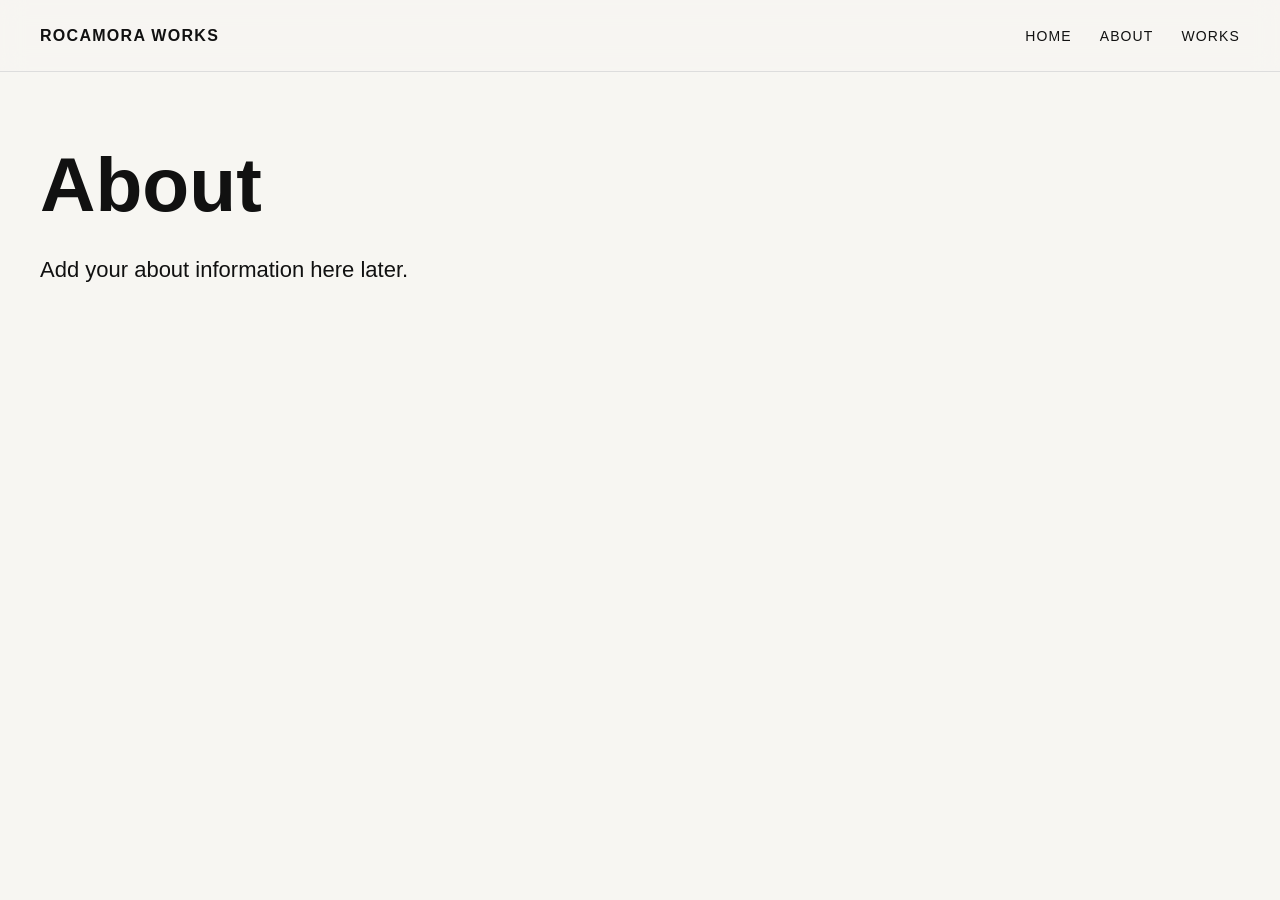
==== about.html @ 539498ea "Test Site" ====
<!DOCTYPE html>
<html lang="en">
<head>
  <meta charset="UTF-8" />
  <meta name="viewport" content="width=device-width, initial-scale=1.0" />
  <title>Rocamora Works | About</title>
  <link rel="stylesheet" href="style.css" />
</head>
<body>

  <header>
    <a class="logo" href="index.html">Rocamora Works</a>

    <nav>
      <a href="index.html">Home</a>
      <a href="about.html">About</a>
      <a href="works.html">Works</a>
    </nav>
  </header>

  <main class="page">
    <h1>About</h1>
    <p>Add your about information here later.</p>
  </main>

</body>
</html>
---- style.css ----
* {
  margin: 0;
  padding: 0;
  box-sizing: border-box;
}

body {
  background: #f7f6f2;
  color: #111;
  font-family: Arial, Helvetica, sans-serif;
}

/* Fixed header */
header {
  position: fixed;
  top: 0;
  left: 0;
  width: 100%;
  height: 72px;
  padding: 0 40px;
  background: rgba(247, 246, 242, 0.9);
  backdrop-filter: blur(12px);
  border-bottom: 1px solid #ddd;
  display: flex;
  justify-content: space-between;
  align-items: center;
  z-index: 1000;
}

.logo {
  color: #111;
  text-decoration: none;
  font-weight: 700;
  text-transform: uppercase;
  letter-spacing: 0.08em;
}

nav {
  display: flex;
  gap: 28px;
}

nav a {
  color: #111;
  text-decoration: none;
  text-transform: uppercase;
  font-size: 14px;
  letter-spacing: 0.08em;
}

nav a:hover {
  border-bottom: 1px solid #111;
}

/* Hero homepage */
.hero {
  min-height: 100vh;
  background-image: linear-gradient(
      rgba(0, 0, 0, 0.25),
      rgba(0, 0, 0, 0.25)
    ),
    url("Images/hero.jpg");
  background-size: cover;
  background-position: center;
  display: flex;
  align-items: flex-end;
  padding: 120px 40px 80px;
}

.hero-text {
  color: white;
}

.hero h1 {
  font-size: clamp(56px, 10vw, 140px);
  line-height: 0.9;
  letter-spacing: -0.06em;
}

.hero p {
  margin-top: 24px;
  font-size: clamp(18px, 2vw, 28px);
}

/* Scroll sections */
.content-section {
  min-height: 70vh;
  padding: 120px 40px;
  border-bottom: 1px solid #ddd;
}

.content-section h2,
.page h1 {
  font-size: clamp(40px, 6vw, 90px);
  margin-bottom: 24px;
}

.content-section p,
.page p {
  max-width: 760px;
  font-size: 22px;
  line-height: 1.5;
}

/* Other pages */
.page {
  padding: 140px 40px 80px;
  min-height: 100vh;
}

@media (max-width: 700px) {
  header {
    height: auto;
    padding: 20px;
    flex-direction: column;
    align-items: flex-start;
    gap: 16px;
  }

  nav {
    gap: 16px;
    flex-wrap: wrap;
  }

  .hero {
    padding: 160px 20px 60px;
  }

  .content-section,
  .page {
    padding-left: 20px;
    padding-right: 20px;
  }
}
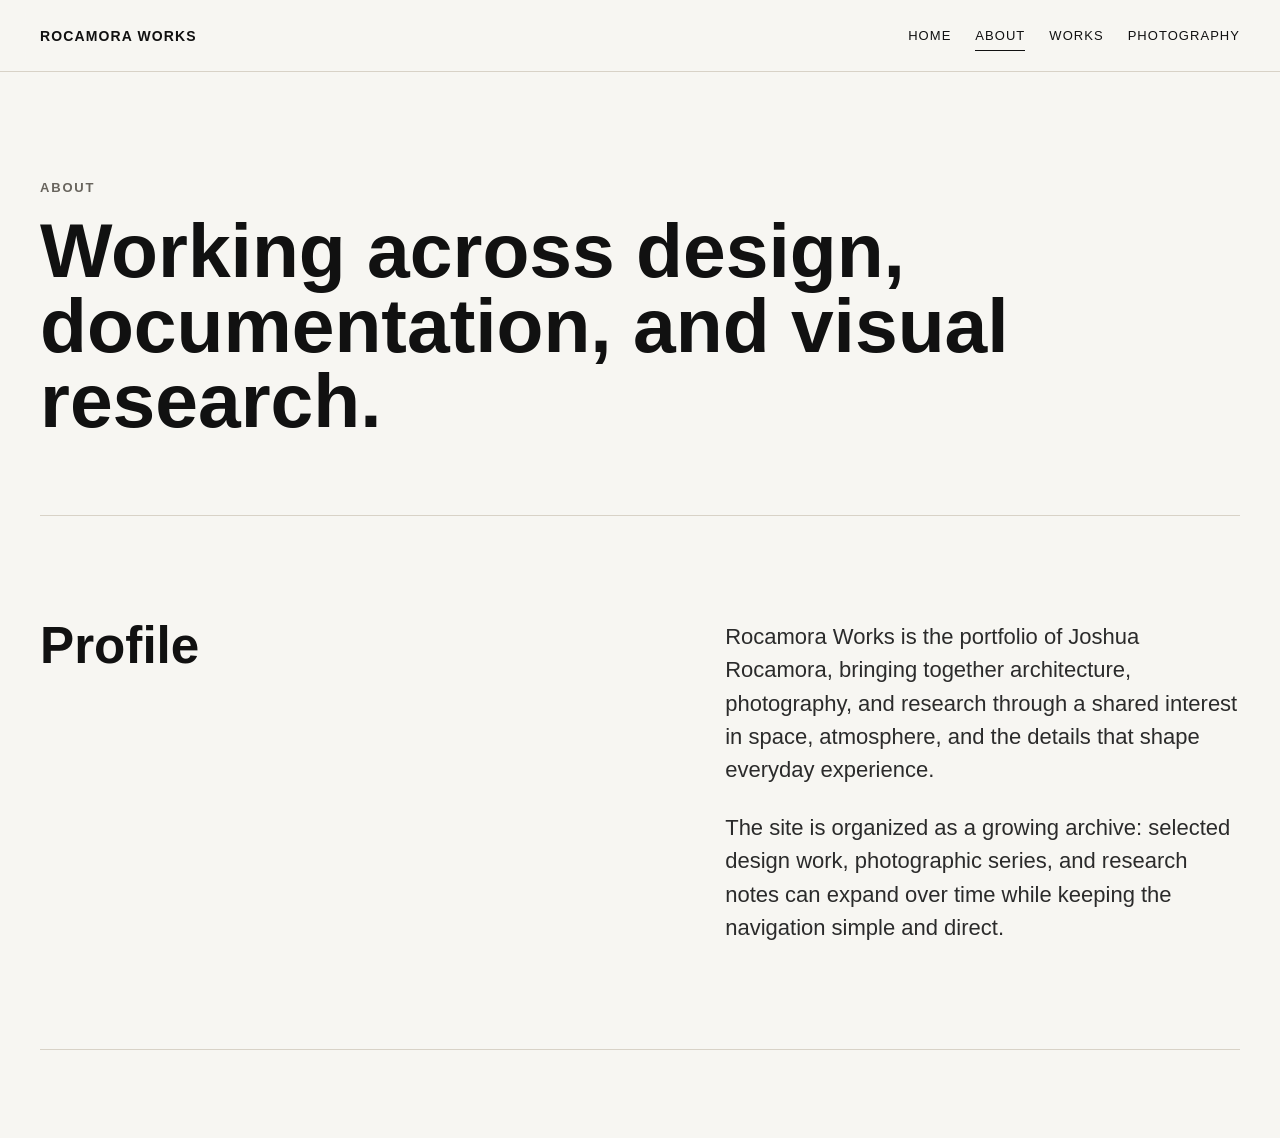
==== commit ace696aa: "Test Site" ====
--- a/about.html
+++ b/about.html
@@ -8,20 +8,41 @@
 </head>
 <body>
 
-  <header>
+  <header class="site-header">
     <a class="logo" href="index.html">Rocamora Works</a>
 
-    <nav>
+    <nav class="site-nav" aria-label="Main navigation">
       <a href="index.html">Home</a>
-      <a href="about.html">About</a>
+      <a class="active" href="about.html">About</a>
       <a href="works.html">Works</a>
+      <a href="photography.html">Photography</a>
     </nav>
   </header>
 
   <main class="page">
-    <h1>About</h1>
-    <p>Add your about information here later.</p>
+    <section class="page-hero">
+      <p class="eyebrow">About</p>
+      <h1>Working across design, documentation, and visual research.</h1>
+    </section>
+
+    <section class="split-section">
+      <div>
+        <h2>Profile</h2>
+      </div>
+      <div class="long-copy">
+        <p>
+          Rocamora Works is the portfolio of Joshua Rocamora, bringing together
+          architecture, photography, and research through a shared interest in
+          space, atmosphere, and the details that shape everyday experience.
+        </p>
+        <p>
+          The site is organized as a growing archive: selected design work,
+          photographic series, and research notes can expand over time while
+          keeping the navigation simple and direct.
+        </p>
+      </div>
+    </section>
   </main>
 
 </body>
-</html>+</html>
--- a/style.css
+++ b/style.css
@@ -1,134 +1,568 @@
+:root {
+  /* Site colors: change these once to update the look across the whole website. */
+  --paper: #f7f6f2;
+  --ink: #111111;
+  --muted: #68645d;
+  --line: #d8d2c7;
+  --clay: #a4472c;
+  --pine: #264b3f;
+  --blue: #314f73;
+}
+
 * {
   margin: 0;
   padding: 0;
   box-sizing: border-box;
 }
 
+html {
+  scroll-behavior: smooth;
+}
+
 body {
-  background: #f7f6f2;
-  color: #111;
+  background: var(--paper);
+  color: var(--ink);
   font-family: Arial, Helvetica, sans-serif;
 }
 
-/* Fixed header */
-header {
+img {
+  display: block;
+  width: 100%;
+}
+
+a {
+  color: inherit;
+}
+
+/* Fixed top navigation shared by every page. */
+.site-header {
   position: fixed;
   top: 0;
   left: 0;
+  z-index: 1000;
   width: 100%;
-  height: 72px;
+  min-height: 72px;
   padding: 0 40px;
-  background: rgba(247, 246, 242, 0.9);
+  background: rgba(247, 246, 242, 0.92);
   backdrop-filter: blur(12px);
-  border-bottom: 1px solid #ddd;
+  border-bottom: 1px solid var(--line);
   display: flex;
   justify-content: space-between;
   align-items: center;
-  z-index: 1000;
+  gap: 28px;
 }
 
 .logo {
-  color: #111;
+  color: var(--ink);
   text-decoration: none;
+  font-size: 14px;
   font-weight: 700;
   text-transform: uppercase;
   letter-spacing: 0.08em;
-}
-
-nav {
+  white-space: nowrap;
+}
+
+.site-nav {
   display: flex;
-  gap: 28px;
-}
-
-nav a {
-  color: #111;
+  align-items: center;
+  gap: 24px;
+  flex-wrap: wrap;
+}
+
+.site-nav a {
+  color: var(--ink);
   text-decoration: none;
   text-transform: uppercase;
-  font-size: 14px;
+  font-size: 13px;
   letter-spacing: 0.08em;
-}
-
-nav a:hover {
-  border-bottom: 1px solid #111;
-}
-
-/* Hero homepage */
+  line-height: 1;
+  padding: 8px 0;
+  border-bottom: 1px solid transparent;
+}
+
+.site-nav a:hover,
+.site-nav a.active {
+  border-bottom-color: var(--ink);
+}
+
+/* Homepage hero: large first section with the background image and title. */
 .hero {
-  min-height: 100vh;
+  min-height: 94vh;
   background-image: linear-gradient(
-      rgba(0, 0, 0, 0.25),
-      rgba(0, 0, 0, 0.25)
+      rgba(0, 0, 0, 0.16),
+      rgba(0, 0, 0, 0.42)
     ),
     url("Images/hero.jpg");
   background-size: cover;
   background-position: center;
   display: flex;
   align-items: flex-end;
-  padding: 120px 40px 80px;
+  padding: 132px 40px 72px;
 }
 
 .hero-text {
   color: white;
+  max-width: 1180px;
 }
 
 .hero h1 {
-  font-size: clamp(56px, 10vw, 140px);
-  line-height: 0.9;
-  letter-spacing: -0.06em;
-}
-
-.hero p {
+  font-size: clamp(58px, 11vw, 148px);
+  line-height: 0.92;
+  letter-spacing: 0;
+}
+
+/* Small uppercase labels used throughout the site. */
+.eyebrow {
+  color: var(--muted);
+  font-size: 13px;
+  font-weight: 700;
+  letter-spacing: 0.14em;
+  line-height: 1.3;
+  text-transform: uppercase;
+}
+
+.hero .eyebrow {
+  color: rgba(255, 255, 255, 0.86);
+  margin-top: 22px;
+}
+
+/* Homepage introduction section below the hero. */
+.intro-section,
+.split-section {
+  display: grid;
+  grid-template-columns: minmax(0, 1.1fr) minmax(320px, 0.9fr);
+  gap: 56px;
+  padding: 104px 40px;
+  border-bottom: 1px solid var(--line);
+}
+
+.intro-copy h2,
+.page-hero h1 {
+  max-width: 980px;
+  margin-top: 16px;
+  font-size: clamp(38px, 6vw, 86px);
+  line-height: 0.98;
+  letter-spacing: 0;
+}
+
+.intro-body,
+.long-copy {
+  align-self: end;
+}
+
+.intro-body p,
+.long-copy p,
+.work-item p {
+  color: #2b2b2b;
+  font-size: clamp(18px, 2vw, 22px);
+  line-height: 1.52;
+}
+
+.long-copy p + p {
   margin-top: 24px;
-  font-size: clamp(18px, 2vw, 28px);
-}
-
-/* Scroll sections */
-.content-section {
-  min-height: 70vh;
-  padding: 120px 40px;
-  border-bottom: 1px solid #ddd;
-}
-
-.content-section h2,
-.page h1 {
-  font-size: clamp(40px, 6vw, 90px);
-  margin-bottom: 24px;
-}
-
-.content-section p,
-.page p {
-  max-width: 760px;
-  font-size: 22px;
+}
+
+.text-link {
+  display: inline-block;
+  margin-top: 28px;
+  color: var(--clay);
+  font-size: 14px;
+  font-weight: 700;
+  letter-spacing: 0.08em;
+  text-decoration: none;
+  text-transform: uppercase;
+  border-bottom: 1px solid currentColor;
+  padding-bottom: 5px;
+}
+
+/* Three homepage feature tabs underneath the introduction. */
+.feature-grid {
+  display: grid;
+  grid-template-columns: repeat(3, minmax(0, 1fr));
+  min-height: 420px;
+}
+
+.feature-panel {
+  position: relative;
+  min-height: 420px;
+  padding: 32px;
+  color: white;
+  text-decoration: none;
+  overflow: hidden;
+  display: flex;
+  flex-direction: column;
+  justify-content: flex-end;
+  isolation: isolate;
+  background-size: cover;
+  background-position: center;
+}
+
+.feature-panel::before {
+  content: "";
+  position: absolute;
+  inset: 0;
+  z-index: -1;
+  background: linear-gradient(to top, rgba(0, 0, 0, 0.66), rgba(0, 0, 0, 0.12));
+}
+
+.feature-panel span {
+  font-size: clamp(22px, 2.6vw, 34px);
+  font-weight: 700;
+  letter-spacing: 0.08em;
+  line-height: 1;
+  text-transform: uppercase;
+}
+
+.photo-tile span {
+  font-size: 13px;
+  font-weight: 700;
+  letter-spacing: 0.14em;
+  text-transform: uppercase;
+}
+
+.feature-panel strong {
+  max-width: 420px;
+  margin-top: 14px;
+  font-size: clamp(24px, 3vw, 38px);
+  line-height: 1.04;
+}
+
+.feature-panel:hover strong,
+.photo-tile:hover span {
+  color: #f0d8b8;
+}
+
+/* Feature tab images. Keep these for now; replace the URLs when you add new images. */
+.architecture-panel {
+  background-image: url("Images/Cut Through.png");
+}
+
+.photography-panel {
+  background-image: url("Images/hero.jpg");
+}
+
+.research-panel {
+  background-image: url("Images/Cut Through(2).png");
+}
+
+/* General layout for non-home pages. */
+.page {
+  padding: 132px 40px 88px;
+  min-height: 100vh;
+}
+
+.page-hero {
+  max-width: 1180px;
+  padding: 48px 0 76px;
+}
+
+.page-hero > p:not(.eyebrow) {
+  max-width: 720px;
+  margin-top: 24px;
+  color: #2b2b2b;
+  font-size: clamp(18px, 2vw, 22px);
   line-height: 1.5;
 }
 
-/* Other pages */
-.page {
-  padding: 140px 40px 80px;
-  min-height: 100vh;
-}
-
-@media (max-width: 700px) {
-  header {
-    height: auto;
-    padding: 20px;
+.split-section {
+  padding-left: 0;
+  padding-right: 0;
+  border-top: 1px solid var(--line);
+}
+
+.split-section h2,
+.work-item h2 {
+  font-size: clamp(30px, 4vw, 56px);
+  line-height: 1;
+  letter-spacing: 0;
+}
+
+.work-list {
+  display: grid;
+  gap: 64px;
+}
+
+.work-item {
+  display: grid;
+  grid-template-columns: minmax(0, 1.15fr) minmax(320px, 0.85fr);
+  gap: 48px;
+  align-items: center;
+  padding-top: 48px;
+  border-top: 1px solid var(--line);
+}
+
+.work-item.reverse {
+  grid-template-columns: minmax(320px, 0.85fr) minmax(0, 1.15fr);
+}
+
+.work-item.reverse img {
+  order: 2;
+}
+
+.work-item img {
+  height: min(58vw, 560px);
+  object-fit: cover;
+  border-radius: 8px;
+  background: #ded8ce;
+}
+
+.work-item h2 {
+  margin: 14px 0 22px;
+}
+
+/* Architecture scroll test page.
+   Each .building-story is a tall scroll chapter. works.js updates
+   --story-progress from 0 to 1, which makes each cutout rise with the scroll. */
+.architecture-page {
+  padding-bottom: 0;
+}
+
+.architecture-hero {
+  min-height: 68vh;
+}
+
+.building-scroll {
+  border-top: 1px solid var(--line);
+}
+
+.building-story {
+  --story-progress: 0;
+  min-height: 128vh;
+  display: grid;
+  grid-template-columns: minmax(0, 1.08fr) minmax(320px, 0.92fr);
+  gap: 56px;
+  align-items: center;
+  padding: 12vh 0;
+  border-bottom: 1px solid var(--line);
+}
+
+.building-story.reverse {
+  grid-template-columns: minmax(320px, 0.92fr) minmax(0, 1.08fr);
+}
+
+.building-story.reverse .building-visual {
+  order: 2;
+}
+
+.building-visual {
+  position: sticky;
+  top: 92px;
+  min-height: calc(100vh - 120px);
+  display: flex;
+  align-items: flex-end;
+  justify-content: center;
+  overflow: hidden;
+}
+
+.building-visual::before {
+  content: "";
+  position: absolute;
+  left: 8%;
+  right: 8%;
+  bottom: 0;
+  height: 1px;
+  background: var(--line);
+}
+
+.building-visual img {
+  /* Position is controlled by works.js through --image-y.
+     --image-scale is optional per project if one cutout needs to be larger. */
+  width: min(108%, 860px);
+  max-height: calc(100vh - 130px);
+  object-fit: contain;
+  transform: translateY(var(--image-y, 76vh)) scale(var(--image-scale, 1));
+  transform-origin: bottom center;
+  opacity: var(--image-opacity, 0);
+  filter: drop-shadow(0 28px 32px rgba(17, 17, 17, 0.18));
+  will-change: transform, opacity;
+}
+
+.building-copy {
+  /* Text movement/opacity is controlled by works.js through --copy-y and --copy-opacity. */
+  max-width: 480px;
+  transform: translateY(var(--copy-y, 18vh));
+  opacity: var(--copy-opacity, 0);
+  will-change: transform, opacity;
+}
+
+.building-copy h2 {
+  /* Project title size. Lower these values if the text competes with the cutout. */
+  margin: 12px 0 18px;
+  font-size: clamp(30px, 3.8vw, 58px);
+  line-height: 1;
+  letter-spacing: 0;
+}
+
+.building-copy p:not(.eyebrow) {
+  /* Project description size. */
+  color: #2b2b2b;
+  font-size: clamp(16px, 1.45vw, 19px);
+  line-height: 1.48;
+}
+
+.building-story:first-child .building-visual img {
+  /* Pixel Chair sizing only. Change --image-scale to make this cutout larger/smaller. */
+  --image-scale: 1.28;
+  width: min(128%, 1120px);
+  max-height: calc(100vh - 70px);
+}
+
+/* Keeps the page accessible for people who prefer less animation. */
+@media (prefers-reduced-motion: reduce) {
+  .building-visual img,
+  .building-copy {
+    transform: none;
+    opacity: 1;
+    transition: none;
+  }
+}
+
+/* Photography page grid and category tiles. */
+.photography-page {
+  padding-bottom: 110px;
+}
+
+.photo-grid {
+  display: grid;
+  grid-template-columns: repeat(4, minmax(0, 1fr));
+  gap: 20px;
+}
+
+.photo-tile {
+  position: relative;
+  min-height: 320px;
+  aspect-ratio: 1 / 1.18;
+  border-radius: 8px;
+  overflow: hidden;
+  color: white;
+  text-decoration: none;
+  background-size: cover;
+  background-position: center;
+  display: flex;
+  align-items: flex-end;
+  padding: 24px;
+  transition: transform 0.25s ease, filter 0.25s ease;
+  isolation: isolate;
+}
+
+.photo-tile::before {
+  content: "";
+  position: absolute;
+  inset: 0;
+  z-index: -1;
+  background: linear-gradient(to top, rgba(0, 0, 0, 0.64), rgba(0, 0, 0, 0.06));
+}
+
+.photo-tile:hover {
+  transform: translateY(-5px);
+  filter: brightness(1.05);
+}
+
+.events,
+.others {
+  background-image: url("Images/hero.jpg");
+}
+
+.headshots {
+  background-image: url("Images/Cut Through.png");
+}
+
+.street {
+  background-image: url("Images/Cut Through(2).png");
+}
+
+/* Tablet layout: stack split sections and make grids two columns. */
+@media (max-width: 980px) {
+  .intro-section,
+  .split-section,
+  .work-item,
+  .work-item.reverse,
+  .building-story,
+  .building-story.reverse {
+    grid-template-columns: 1fr;
+  }
+
+  .building-story.reverse .building-visual {
+    order: 0;
+  }
+
+  .feature-grid,
+  .photo-grid {
+    grid-template-columns: repeat(2, minmax(0, 1fr));
+  }
+
+  .work-item.reverse img {
+    order: 0;
+  }
+}
+
+/* Phone layout: stack the navigation and make grids one column. */
+@media (max-width: 720px) {
+  .site-header {
+    min-height: auto;
+    padding: 18px 20px;
+    align-items: flex-start;
     flex-direction: column;
-    align-items: flex-start;
-    gap: 16px;
-  }
-
-  nav {
-    gap: 16px;
-    flex-wrap: wrap;
+    gap: 14px;
+  }
+
+  .site-nav {
+    gap: 10px 18px;
+  }
+
+  .site-nav a {
+    font-size: 12px;
   }
 
   .hero {
-    padding: 160px 20px 60px;
-  }
-
-  .content-section,
+    min-height: 86vh;
+    padding: 172px 20px 56px;
+  }
+
+  .intro-section,
+  .split-section,
   .page {
     padding-left: 20px;
     padding-right: 20px;
   }
-}
+
+  .intro-section {
+    padding-top: 78px;
+    padding-bottom: 78px;
+  }
+
+  .page {
+    padding-top: 166px;
+  }
+
+  .page-hero {
+    padding-top: 8px;
+    padding-bottom: 54px;
+  }
+
+  .feature-grid,
+  .photo-grid {
+    grid-template-columns: 1fr;
+  }
+
+  .feature-panel,
+  .photo-tile {
+    min-height: 300px;
+  }
+
+  .building-story {
+    min-height: auto;
+    padding: 76px 0;
+  }
+
+  .building-visual {
+    position: relative;
+    top: auto;
+    min-height: 360px;
+  }
+
+  .building-visual img {
+    width: min(100%, 760px);
+    max-height: 360px;
+  }
+}
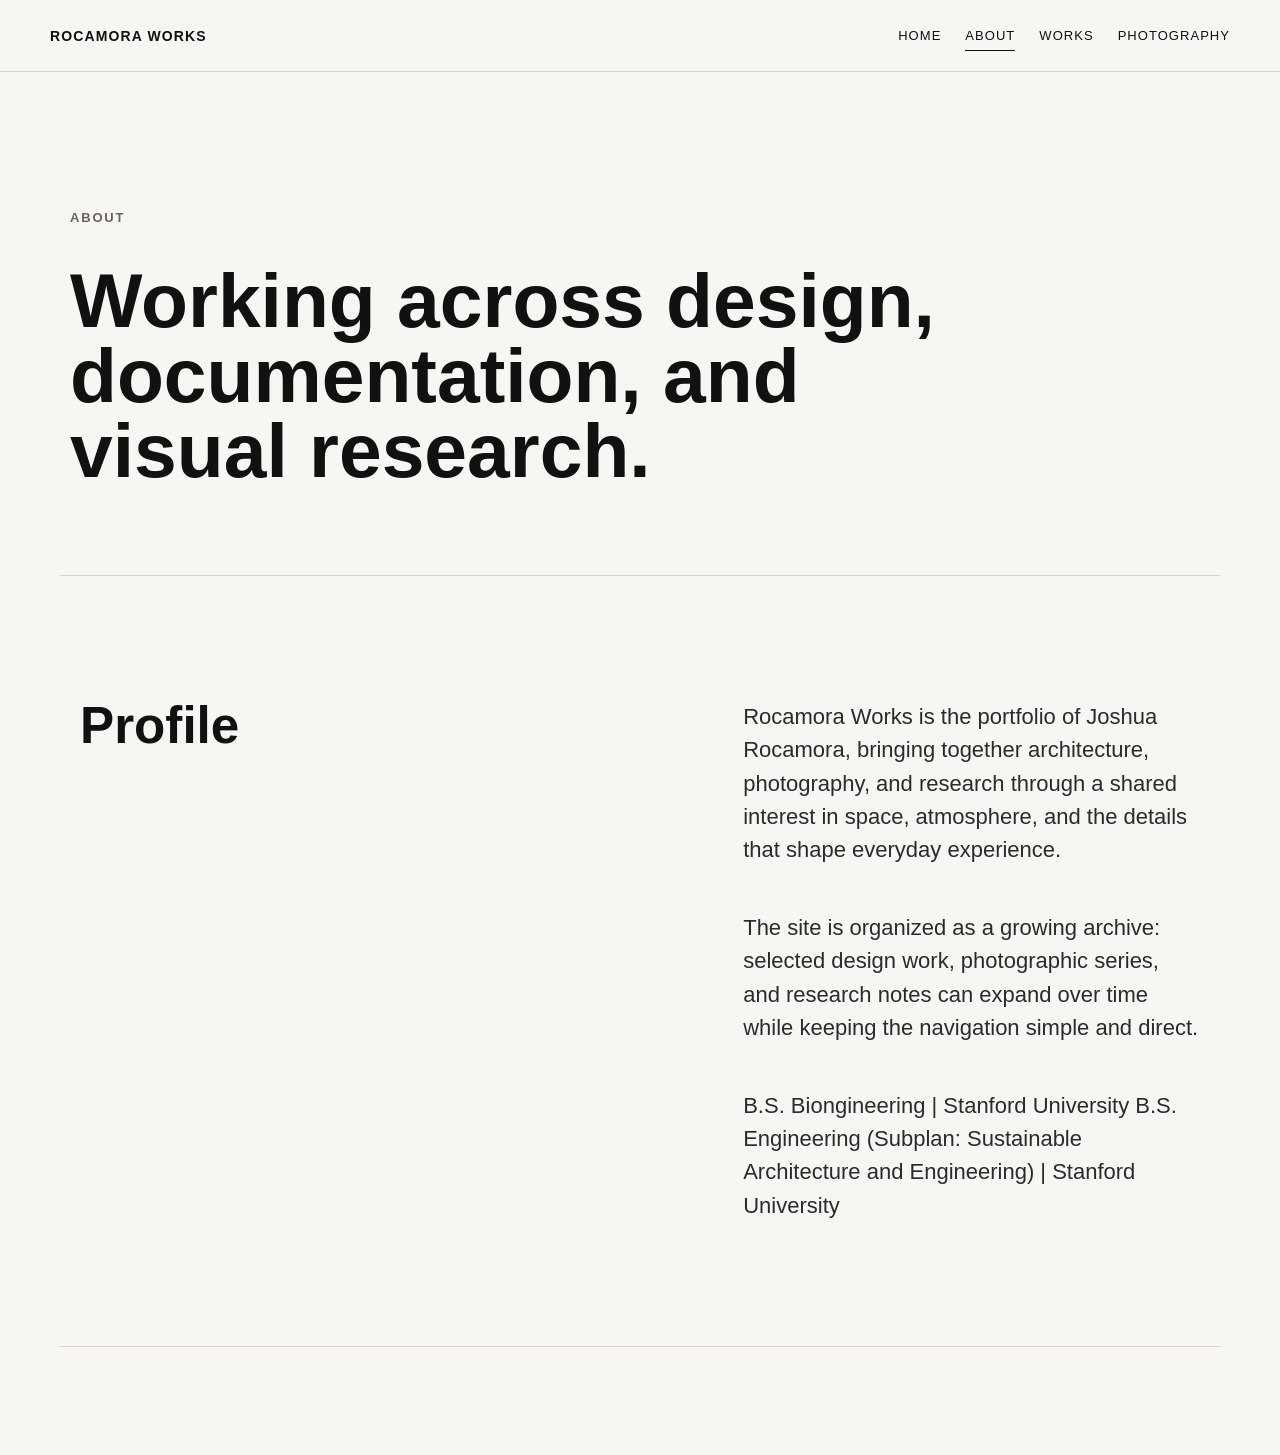
==== commit 088c47b3: "Push from mac" ====
--- a/about.html
+++ b/about.html
@@ -40,6 +40,10 @@
           photographic series, and research notes can expand over time while
           keeping the navigation simple and direct.
         </p>
+        <p>
+          B.S. Biongineering | Stanford University 
+          B.S. Engineering (Subplan: Sustainable Architecture and Engineering) | Stanford University
+        </p>
       </div>
     </section>
   </main>
--- a/style.css
+++ b/style.css
@@ -10,8 +10,8 @@
 }
 
 * {
-  margin: 0;
-  padding: 0;
+  margin: 0%;
+  padding: 10px;
   box-sizing: border-box;
 }
 
@@ -97,7 +97,7 @@
   background-position: center;
   display: flex;
   align-items: flex-end;
-  padding: 132px 40px 72px;
+  padding: 132px 40px 70px;
 }
 
 .hero-text {
@@ -195,6 +195,7 @@
   isolation: isolate;
   background-size: cover;
   background-position: center;
+  transition: transform 220ms ease, filter 220ms ease;
 }
 
 .feature-panel::before {
@@ -211,6 +212,15 @@
   letter-spacing: 0.08em;
   line-height: 1;
   text-transform: uppercase;
+  transition: color 220ms ease;
+}
+
+.feature-panel p {
+  max-width: 340px;
+  margin-top: 12px;
+  color: rgba(255, 255, 255, 0.82);
+  line-height: 1.45;
+  transition: color 220ms ease;
 }
 
 .photo-tile span {
@@ -227,6 +237,16 @@
   line-height: 1.04;
 }
 
+.feature-panel:hover,
+.feature-panel:focus-visible {
+  transform: translateY(-6px);
+  filter: brightness(1.08);
+}
+
+.feature-panel:hover span,
+.feature-panel:focus-visible span,
+.feature-panel:hover p,
+.feature-panel:focus-visible p,
 .feature-panel:hover strong,
 .photo-tile:hover span {
   color: #f0d8b8;
@@ -234,15 +254,15 @@
 
 /* Feature tab images. Keep these for now; replace the URLs when you add new images. */
 .architecture-panel {
-  background-image: url("Images/Cut Through.png");
+  background-image: url("Images/WhiteBG.jpg");
 }
 
 .photography-panel {
-  background-image: url("Images/hero.jpg");
+  background-image: url("Images/WhiteBG.jpg");
 }
 
 .research-panel {
-  background-image: url("Images/Cut Through(2).png");
+  background-image: url("Images/WhiteBG.jpg");
 }
 
 /* General layout for non-home pages. */
@@ -327,6 +347,8 @@
 
 .building-story {
   --story-progress: 0;
+  --drag-x: 0px;
+  --drag-y: 0px;
   min-height: 128vh;
   display: grid;
   grid-template-columns: minmax(0, 1.08fr) minmax(320px, 0.92fr);
@@ -336,6 +358,10 @@
   border-bottom: 1px solid var(--line);
 }
 
+.building-story.is-dragging {
+  z-index: 5;
+}
+
 .building-story.reverse {
   grid-template-columns: minmax(320px, 0.92fr) minmax(0, 1.08fr);
 }
@@ -346,12 +372,13 @@
 
 .building-visual {
   position: sticky;
-  top: 92px;
+  z-index: 1;
+  top: var(--image-sticky-top, 92px);
   min-height: calc(100vh - 120px);
   display: flex;
-  align-items: flex-end;
-  justify-content: center;
-  overflow: hidden;
+  align-items: var(--image-vertical-align, flex-end);
+  justify-content: var(--image-horizontal-align, center);
+  overflow: visible;
 }
 
 .building-visual::before {
@@ -365,16 +392,27 @@
 }
 
 .building-visual img {
-  /* Position is controlled by works.js through --image-y.
-     --image-scale is optional per project if one cutout needs to be larger. */
-  width: min(108%, 860px);
-  max-height: calc(100vh - 130px);
+  /* Per-project controls live on each .building-story in works.html. */
+  width: min(var(--image-width, 860px), var(--image-fluid-width, 108%));
+  max-height: var(--image-max-height, calc(100vh - 130px));
   object-fit: contain;
-  transform: translateY(var(--image-y, 76vh)) scale(var(--image-scale, 1));
+  transform: translate(
+      calc(var(--image-x, 0px) + var(--drag-x, 0px)),
+      calc(var(--image-y, 76vh) + var(--image-offset-y, 0px) + var(--drag-y, 0px))
+    )
+    scale(var(--image-scale, 1));
   transform-origin: bottom center;
   opacity: var(--image-opacity, 0);
   filter: drop-shadow(0 28px 32px rgba(17, 17, 17, 0.18));
   will-change: transform, opacity;
+  cursor: grab;
+  touch-action: none;
+  user-select: none;
+  -webkit-user-drag: none;
+}
+
+.building-story.is-dragging .building-visual img {
+  cursor: grabbing;
 }
 
 .building-copy {
@@ -401,10 +439,8 @@
 }
 
 .building-story:first-child .building-visual img {
-  /* Pixel Chair sizing only. Change --image-scale to make this cutout larger/smaller. */
-  --image-scale: 1.28;
-  width: min(128%, 1120px);
-  max-height: calc(100vh - 70px);
+  --image-fluid-width: 128%;
+  --image-max-height: calc(100vh - 70px);
 }
 
 /* Keeps the page accessible for people who prefer less animation. */
@@ -417,58 +453,83 @@
   }
 }
 
-/* Photography page grid and category tiles. */
+/* Photography freeform page. */
 .photography-page {
-  padding-bottom: 110px;
-}
-
-.photo-grid {
-  display: grid;
-  grid-template-columns: repeat(4, minmax(0, 1fr));
-  gap: 20px;
-}
-
-.photo-tile {
+  overflow-x: clip;
+  padding-bottom: 0;
+}
+
+.photo-canvas {
+  min-height: 260vh;
+  border-top: 1px solid var(--line);
   position: relative;
-  min-height: 320px;
-  aspect-ratio: 1 / 1.18;
-  border-radius: 8px;
-  overflow: hidden;
-  color: white;
-  text-decoration: none;
-  background-size: cover;
-  background-position: center;
+}
+
+.photo-field {
+  min-height: 260vh;
+  position: relative;
+}
+
+.loose-photo {
+  position: absolute;
+  left: var(--photo-left);
+  top: var(--photo-top);
+  z-index: var(--photo-z, 1);
+  width: clamp(220px, var(--photo-width, 34vw), 620px);
+  transform: translate(var(--drag-x, 0px), var(--drag-y, 0px))
+    rotate(var(--photo-rotate, 0deg));
+  opacity: var(--photo-opacity, 1);
+  cursor: grab;
+  transition: opacity 180ms ease, filter 180ms ease;
+  touch-action: none;
+  user-select: none;
+  -webkit-user-drag: none;
+  will-change: transform, opacity;
+}
+
+.loose-photo.is-dragging {
+  z-index: 20;
+  cursor: grabbing;
+  transition: none;
+}
+
+.loose-photo img {
+  border-radius: 2px;
+  box-shadow: 0 22px 40px rgba(17, 17, 17, 0.16);
+  pointer-events: none;
+}
+
+.loose-photo.is-faded {
+  filter: saturate(0.9);
+}
+
+.photo-viewer {
+  position: fixed;
+  inset: 0;
+  z-index: 2000;
+  padding: 96px 40px 48px;
+  background: rgba(247, 246, 242, 0.72);
+  backdrop-filter: blur(10px);
   display: flex;
-  align-items: flex-end;
-  padding: 24px;
-  transition: transform 0.25s ease, filter 0.25s ease;
-  isolation: isolate;
-}
-
-.photo-tile::before {
-  content: "";
-  position: absolute;
-  inset: 0;
-  z-index: -1;
-  background: linear-gradient(to top, rgba(0, 0, 0, 0.64), rgba(0, 0, 0, 0.06));
-}
-
-.photo-tile:hover {
-  transform: translateY(-5px);
-  filter: brightness(1.05);
-}
-
-.events,
-.others {
-  background-image: url("Images/hero.jpg");
-}
-
-.headshots {
-  background-image: url("Images/Cut Through.png");
-}
-
-.street {
-  background-image: url("Images/Cut Through(2).png");
+  align-items: center;
+  justify-content: center;
+  opacity: 0;
+  pointer-events: none;
+  transition: opacity 180ms ease;
+}
+
+.photo-viewer.is-open {
+  opacity: 1;
+  pointer-events: auto;
+}
+
+.photo-viewer img {
+  width: auto;
+  max-width: min(76vw, 980px);
+  max-height: 78vh;
+  border-radius: 2px;
+  box-shadow: 0 28px 60px rgba(17, 17, 17, 0.24);
+  cursor: zoom-out;
 }
 
 /* Tablet layout: stack split sections and make grids two columns. */
@@ -486,8 +547,7 @@
     order: 0;
   }
 
-  .feature-grid,
-  .photo-grid {
+  .feature-grid {
     grid-template-columns: repeat(2, minmax(0, 1fr));
   }
 
@@ -540,14 +600,30 @@
     padding-bottom: 54px;
   }
 
-  .feature-grid,
-  .photo-grid {
+  .feature-grid {
     grid-template-columns: 1fr;
   }
 
-  .feature-panel,
-  .photo-tile {
+  .feature-panel {
     min-height: 300px;
+  }
+
+  .photo-canvas,
+  .photo-field {
+    min-height: 320vh;
+  }
+
+  .loose-photo {
+    width: clamp(180px, var(--photo-width, 64vw), 360px);
+  }
+
+  .photo-viewer {
+    padding: 142px 20px 36px;
+  }
+
+  .photo-viewer img {
+    max-width: 88vw;
+    max-height: 70vh;
   }
 
   .building-story {
